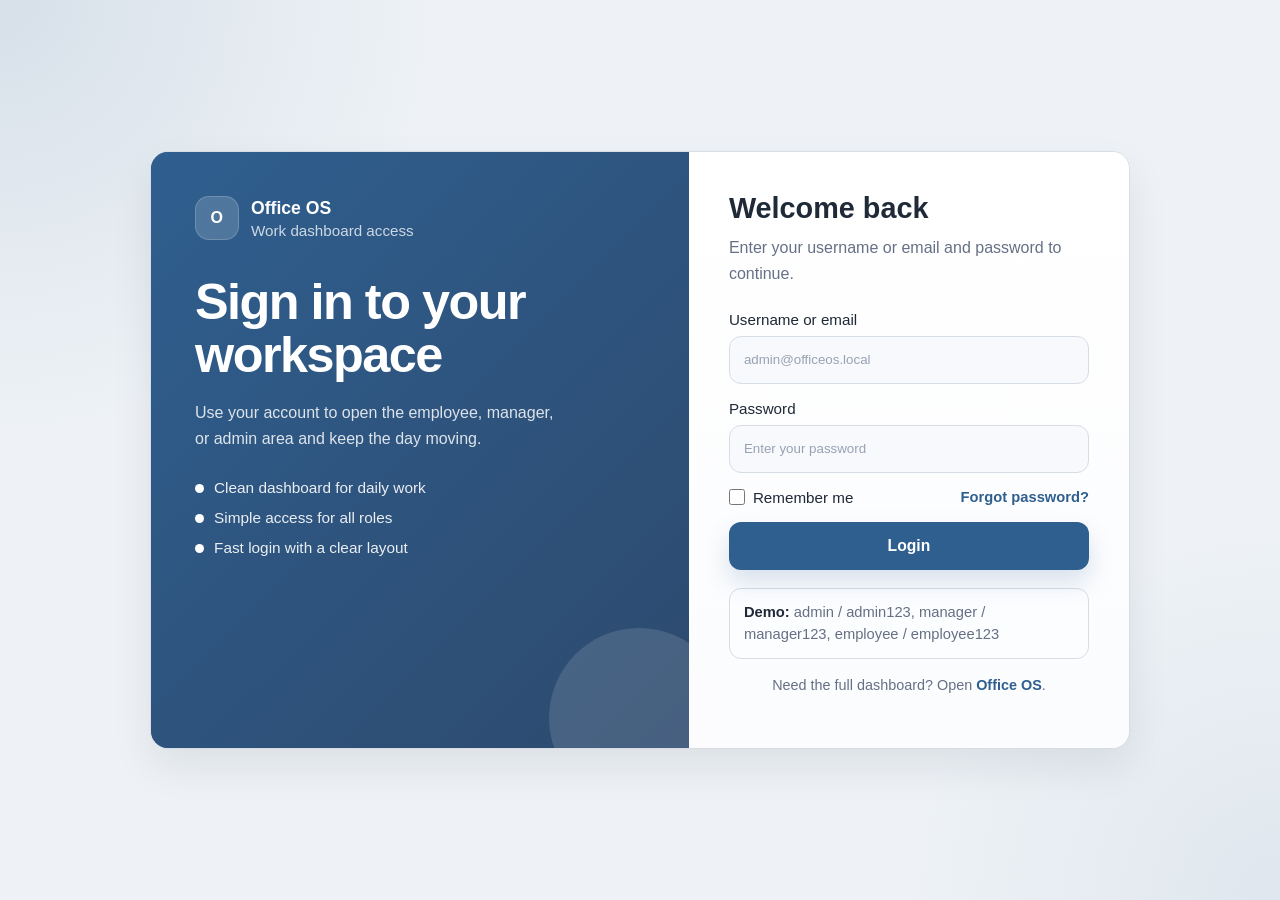
==== login.html @ ab63bd2f "added login.html" ====
<!DOCTYPE html>
<html lang="en">
<head>
    <meta charset="UTF-8" />
    <meta name="viewport" content="width=device-width, initial-scale=1.0" />
    <title>Office OS | Login</title>
    <style>
        :root {
            --bg: #eef2f6;
            --panel: #ffffff;
            --panel-soft: #f7f9fc;
            --line: #d7dde5;
            --text: #1f2937;
            --muted: #667085;
            --accent: #2f5f8f;
            --accent-soft: #dce8f4;
            --shadow: 0 18px 40px rgba(15, 23, 42, 0.08);
            --radius: 18px;
            --radius-sm: 12px;
        }

        * {
            box-sizing: border-box;
        }

        html, body {
            margin: 0;
            min-height: 100%;
        }

        body {
            font-family: Arial, Helvetica, sans-serif;
            color: var(--text);
            background:
                radial-gradient(circle at top left, rgba(47, 95, 143, 0.12), transparent 28%),
                radial-gradient(circle at bottom right, rgba(47, 95, 143, 0.08), transparent 24%),
                var(--bg);
        }

        a {
            color: inherit;
            text-decoration: none;
        }

        .page {
            min-height: 100vh;
            display: grid;
            place-items: center;
            padding: 24px;
        }

        .card {
            width: min(980px, 100%);
            display: grid;
            grid-template-columns: 1.1fr 0.9fr;
            background: var(--panel);
            border: 1px solid var(--line);
            border-radius: var(--radius);
            box-shadow: var(--shadow);
            overflow: hidden;
        }

        .hero {
            padding: 44px;
            background:
                linear-gradient(135deg, rgba(47, 95, 143, 0.96), rgba(45, 73, 109, 0.98)),
                var(--accent);
            color: #fff;
            position: relative;
            isolation: isolate;
        }

        .hero::after {
            content: "";
            position: absolute;
            inset: auto -40px -60px auto;
            width: 180px;
            height: 180px;
            border-radius: 50%;
            background: rgba(255, 255, 255, 0.12);
            z-index: -1;
        }

        .brand {
            display: inline-flex;
            align-items: center;
            gap: 12px;
            margin-bottom: 36px;
        }

        .brand-mark {
            width: 44px;
            height: 44px;
            display: grid;
            place-items: center;
            border-radius: 14px;
            background: rgba(255, 255, 255, 0.16);
            border: 1px solid rgba(255, 255, 255, 0.18);
            font-weight: 700;
            letter-spacing: 0.04em;
        }

        .brand h1,
        .brand p {
            margin: 0;
        }

        .brand h1 {
            font-size: 1.1rem;
            line-height: 1.2;
        }

        .brand p {
            margin-top: 3px;
            color: rgba(255, 255, 255, 0.76);
            font-size: 0.95rem;
        }

        .hero h2 {
            margin: 0;
            font-size: clamp(2rem, 4vw, 3.15rem);
            line-height: 1.05;
            letter-spacing: -0.03em;
            max-width: 12ch;
        }

        .hero p.lead {
            margin: 18px 0 0;
            max-width: 42ch;
            color: rgba(255, 255, 255, 0.84);
            font-size: 1rem;
            line-height: 1.6;
        }

        .hero-list {
            list-style: none;
            padding: 0;
            margin: 28px 0 0;
            display: grid;
            gap: 12px;
        }

        .hero-list li {
            display: flex;
            align-items: center;
            gap: 10px;
            color: rgba(255, 255, 255, 0.9);
            font-size: 0.96rem;
        }

        .hero-list span {
            width: 9px;
            height: 9px;
            border-radius: 50%;
            background: #fff;
            flex: none;
        }

        .form-side {
            padding: 40px;
            background: linear-gradient(180deg, #ffffff, #fbfcfe);
        }

        .panel-title {
            margin: 0;
            font-size: 1.8rem;
            line-height: 1.15;
        }

        .panel-subtitle {
            margin: 10px 0 0;
            color: var(--muted);
            line-height: 1.6;
        }

        form {
            display: grid;
            gap: 16px;
            margin-top: 24px;
        }

        label {
            display: grid;
            gap: 8px;
            font-size: 0.95rem;
            color: var(--text);
        }

        input {
            width: 100%;
            min-height: 48px;
            padding: 12px 14px;
            border-radius: 12px;
            border: 1px solid var(--line);
            background: var(--panel-soft);
            color: var(--text);
            outline: none;
            transition: border-color 0.15s ease, box-shadow 0.15s ease, background 0.15s ease;
        }

        input::placeholder {
            color: #98a2b3;
        }

        input:focus {
            background: #fff;
            border-color: rgba(47, 95, 143, 0.55);
            box-shadow: 0 0 0 4px rgba(47, 95, 143, 0.12);
        }

        .row {
            display: flex;
            align-items: center;
            justify-content: space-between;
            gap: 12px;
            flex-wrap: wrap;
            font-size: 0.92rem;
            color: var(--muted);
        }

        .checkbox {
            display: inline-flex;
            align-items: center;
            gap: 8px;
        }

        .checkbox input {
            width: 16px;
            height: 16px;
            min-height: 16px;
            margin: 0;
            accent-color: var(--accent);
        }

        .forgot {
            color: var(--accent);
            font-weight: 700;
        }

        .button {
            min-height: 48px;
            border: 0;
            border-radius: 12px;
            background: var(--accent);
            color: #fff;
            font-size: 0.98rem;
            font-weight: 700;
            cursor: pointer;
            box-shadow: 0 12px 24px rgba(47, 95, 143, 0.18);
            transition: transform 0.15s ease, box-shadow 0.15s ease, opacity 0.15s ease;
        }

        .button:hover {
            transform: translateY(-1px);
            box-shadow: 0 14px 28px rgba(47, 95, 143, 0.22);
        }

        .button:active {
            transform: translateY(0);
            opacity: 0.96;
        }

        .note {
            margin: 18px 0 0;
            padding: 12px 14px;
            border-radius: 12px;
            border: 1px solid var(--line);
            background: #fcfdff;
            color: var(--muted);
            font-size: 0.92rem;
            line-height: 1.55;
        }

        .note strong {
            color: var(--text);
        }

        .footer {
            margin-top: 18px;
            color: var(--muted);
            font-size: 0.9rem;
            text-align: center;
        }

        .footer a {
            color: var(--accent);
            font-weight: 700;
        }

        @media (max-width: 860px) {
            .card {
                grid-template-columns: 1fr;
            }

            .hero,
            .form-side {
                padding: 28px;
            }

            .hero h2 {
                max-width: none;
            }
        }

        @media (max-width: 540px) {
            .page {
                padding: 14px;
            }

            .hero,
            .form-side {
                padding: 22px;
            }

            .panel-title {
                font-size: 1.5rem;
            }
        }
    </style>
</head>
<body>
    <main class="page">
        <section class="card" aria-label="Login page">
            <div class="hero">
                <div class="brand">
                    <div class="brand-mark">O</div>
                    <div>
                        <h1>Office OS</h1>
                        <p>Work dashboard access</p>
                    </div>
                </div>

                <h2>Sign in to your workspace</h2>
                <p class="lead">
                    Use your account to open the employee, manager, or admin area and keep the day moving.
                </p>

                <ul class="hero-list">
                    <li><span></span> Clean dashboard for daily work</li>
                    <li><span></span> Simple access for all roles</li>
                    <li><span></span> Fast login with a clear layout</li>
                </ul>
            </div>

            <div class="form-side">
                <h3 class="panel-title">Welcome back</h3>
                <p class="panel-subtitle">Enter your username or email and password to continue.</p>

                <form action="#" method="post">
                    <label>
                        Username or email
                        <input type="text" name="identifier" placeholder="admin@officeos.local" autocomplete="username" required />
                    </label>

                    <label>
                        Password
                        <input type="password" name="password" placeholder="Enter your password" autocomplete="current-password" required />
                    </label>

                    <div class="row">
                        <label class="checkbox">
                            <input type="checkbox" name="remember" />
                            Remember me
                        </label>
                        <a class="forgot" href="#">Forgot password?</a>
                    </div>

                    <button class="button" type="submit">Login</button>
                </form>

                <div class="note">
                    <strong>Demo:</strong> admin / admin123, manager / manager123, employee / employee123
                </div>

                <p class="footer">
                    Need the full dashboard? Open <a href="index.php">Office OS</a>.
                </p>
            </div>
        </section>
    </main>
</body>
</html>
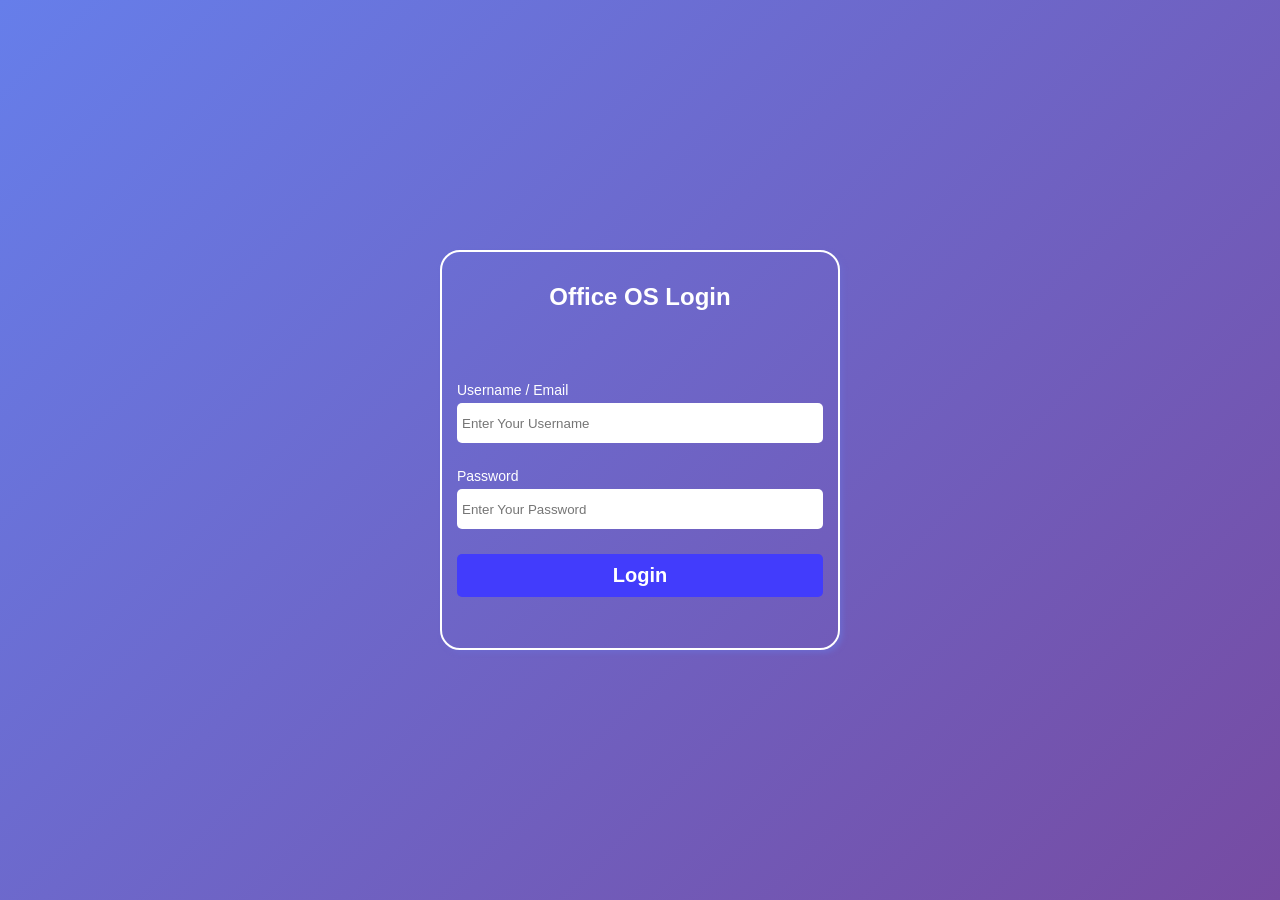
==== commit 392f4c3c: "Add login, logout functionality n" ====
--- a/login.html
+++ b/login.html
@@ -1,382 +1,111 @@
 <!DOCTYPE html>
 <html lang="en">
 <head>
-    <meta charset="UTF-8" />
-    <meta name="viewport" content="width=device-width, initial-scale=1.0" />
-    <title>Office OS | Login</title>
+    <meta charset="UTF-8">
+    <meta name="viewport" content="width=device-width, initial-scale=1.0">
+    <title>OfficeOS - Login</title>
+    <link rel="stylesheet" href="assets/css/style.css">
+  
     <style>
-        :root {
-            --bg: #eef2f6;
-            --panel: #ffffff;
-            --panel-soft: #f7f9fc;
-            --line: #d7dde5;
-            --text: #1f2937;
-            --muted: #667085;
-            --accent: #2f5f8f;
-            --accent-soft: #dce8f4;
-            --shadow: 0 18px 40px rgba(15, 23, 42, 0.08);
-            --radius: 18px;
-            --radius-sm: 12px;
+         *{
+    margin: 0;
+    padding: 0;
+    box-sizing: border-box;
+ }
+ body {
+            font-family: 'Poppins', sans-serif;
+            background: linear-gradient(135deg, #667eea 0%, #764ba2 100%);
+            min-height: 100vh;
+            display: flex;
+            align-items: center;
+            justify-content: center;
+        }
+        .login-card{
+
+            height: 400px;
+            width: 400px;
+            border : 2px solid white;
+            border-radius: 20px;
+            box-shadow: 3px 3px 5px #6d69cd;
+            
+        }
+        .login-header{
+            width: 100%;
+            height: 50px;
+            display:flex;
+            align-items:center;
+            justify-content:center;
+            color:white;
+            margin-top:20px;
+           
+        }
+        .login-body{
+            width: 100%;
+            display:flex;
+            flex-direction:column;
+            margin-top:45px;
+            padding: 15px;
         }
 
-        * {
-            box-sizing: border-box;
+        .label{
+            display: block;
+            margin-bottom: 5px;
+            font-size: 14px;
+            color: white;
+
         }
-
-        html, body {
-            margin: 0;
-            min-height: 100%;
+        .form-input{
+            width: 100%;
+            height: 40px;
+            padding: 5px;
+            border: none;
+            border-radius: 5px;
         }
-
-        body {
-            font-family: Arial, Helvetica, sans-serif;
-            color: var(--text);
-            background:
-                radial-gradient(circle at top left, rgba(47, 95, 143, 0.12), transparent 28%),
-                radial-gradient(circle at bottom right, rgba(47, 95, 143, 0.08), transparent 24%),
-                var(--bg);
+        .form-box{
+            margin-bottom: 25px;
         }
-
-        a {
-            color: inherit;
-            text-decoration: none;
-        }
-
-        .page {
-            min-height: 100vh;
-            display: grid;
-            place-items: center;
-            padding: 24px;
-        }
-
-        .card {
-            width: min(980px, 100%);
-            display: grid;
-            grid-template-columns: 1.1fr 0.9fr;
-            background: var(--panel);
-            border: 1px solid var(--line);
-            border-radius: var(--radius);
-            box-shadow: var(--shadow);
-            overflow: hidden;
-        }
-
-        .hero {
-            padding: 44px;
-            background:
-                linear-gradient(135deg, rgba(47, 95, 143, 0.96), rgba(45, 73, 109, 0.98)),
-                var(--accent);
-            color: #fff;
-            position: relative;
-            isolation: isolate;
-        }
-
-        .hero::after {
-            content: "";
-            position: absolute;
-            inset: auto -40px -60px auto;
-            width: 180px;
-            height: 180px;
-            border-radius: 50%;
-            background: rgba(255, 255, 255, 0.12);
-            z-index: -1;
-        }
-
-        .brand {
-            display: inline-flex;
-            align-items: center;
-            gap: 12px;
-            margin-bottom: 36px;
-        }
-
-        .brand-mark {
-            width: 44px;
-            height: 44px;
-            display: grid;
-            place-items: center;
-            border-radius: 14px;
-            background: rgba(255, 255, 255, 0.16);
-            border: 1px solid rgba(255, 255, 255, 0.18);
-            font-weight: 700;
-            letter-spacing: 0.04em;
-        }
-
-        .brand h1,
-        .brand p {
-            margin: 0;
-        }
-
-        .brand h1 {
-            font-size: 1.1rem;
-            line-height: 1.2;
-        }
-
-        .brand p {
-            margin-top: 3px;
-            color: rgba(255, 255, 255, 0.76);
-            font-size: 0.95rem;
-        }
-
-        .hero h2 {
-            margin: 0;
-            font-size: clamp(2rem, 4vw, 3.15rem);
-            line-height: 1.05;
-            letter-spacing: -0.03em;
-            max-width: 12ch;
-        }
-
-        .hero p.lead {
-            margin: 18px 0 0;
-            max-width: 42ch;
-            color: rgba(255, 255, 255, 0.84);
-            font-size: 1rem;
-            line-height: 1.6;
-        }
-
-        .hero-list {
-            list-style: none;
-            padding: 0;
-            margin: 28px 0 0;
-            display: grid;
-            gap: 12px;
-        }
-
-        .hero-list li {
-            display: flex;
-            align-items: center;
-            gap: 10px;
-            color: rgba(255, 255, 255, 0.9);
-            font-size: 0.96rem;
-        }
-
-        .hero-list span {
-            width: 9px;
-            height: 9px;
-            border-radius: 50%;
-            background: #fff;
-            flex: none;
-        }
-
-        .form-side {
-            padding: 40px;
-            background: linear-gradient(180deg, #ffffff, #fbfcfe);
-        }
-
-        .panel-title {
-            margin: 0;
-            font-size: 1.8rem;
-            line-height: 1.15;
-        }
-
-        .panel-subtitle {
-            margin: 10px 0 0;
-            color: var(--muted);
-            line-height: 1.6;
-        }
-
-        form {
-            display: grid;
-            gap: 16px;
-            margin-top: 24px;
-        }
-
-        label {
-            display: grid;
-            gap: 8px;
-            font-size: 0.95rem;
-            color: var(--text);
-        }
-
-        input {
+        .btn{
             width: 100%;
-            min-height: 48px;
-            padding: 12px 14px;
-            border-radius: 12px;
-            border: 1px solid var(--line);
-            background: var(--panel-soft);
-            color: var(--text);
-            outline: none;
-            transition: border-color 0.15s ease, box-shadow 0.15s ease, background 0.15s ease;
-        }
-
-        input::placeholder {
-            color: #98a2b3;
-        }
-
-        input:focus {
-            background: #fff;
-            border-color: rgba(47, 95, 143, 0.55);
-            box-shadow: 0 0 0 4px rgba(47, 95, 143, 0.12);
-        }
-
-        .row {
-            display: flex;
-            align-items: center;
-            justify-content: space-between;
-            gap: 12px;
-            flex-wrap: wrap;
-            font-size: 0.92rem;
-            color: var(--muted);
-        }
-
-        .checkbox {
-            display: inline-flex;
-            align-items: center;
-            gap: 8px;
-        }
-
-        .checkbox input {
-            width: 16px;
-            height: 16px;
-            min-height: 16px;
-            margin: 0;
-            accent-color: var(--accent);
-        }
-
-        .forgot {
-            color: var(--accent);
-            font-weight: 700;
-        }
-
-        .button {
-            min-height: 48px;
-            border: 0;
-            border-radius: 12px;
-            background: var(--accent);
-            color: #fff;
-            font-size: 0.98rem;
-            font-weight: 700;
-            cursor: pointer;
-            box-shadow: 0 12px 24px rgba(47, 95, 143, 0.18);
-            transition: transform 0.15s ease, box-shadow 0.15s ease, opacity 0.15s ease;
-        }
-
-        .button:hover {
-            transform: translateY(-1px);
-            box-shadow: 0 14px 28px rgba(47, 95, 143, 0.22);
-        }
-
-        .button:active {
-            transform: translateY(0);
-            opacity: 0.96;
-        }
-
-        .note {
-            margin: 18px 0 0;
-            padding: 12px 14px;
-            border-radius: 12px;
-            border: 1px solid var(--line);
-            background: #fcfdff;
-            color: var(--muted);
-            font-size: 0.92rem;
-            line-height: 1.55;
-        }
-
-        .note strong {
-            color: var(--text);
-        }
-
-        .footer {
-            margin-top: 18px;
-            color: var(--muted);
-            font-size: 0.9rem;
-            text-align: center;
-        }
-
-        .footer a {
-            color: var(--accent);
-            font-weight: 700;
-        }
-
-        @media (max-width: 860px) {
-            .card {
-                grid-template-columns: 1fr;
-            }
-
-            .hero,
-            .form-side {
-                padding: 28px;
-            }
-
-            .hero h2 {
-                max-width: none;
-            }
-        }
-
-        @media (max-width: 540px) {
-            .page {
-                padding: 14px;
-            }
-
-            .hero,
-            .form-side {
-                padding: 22px;
-            }
-
-            .panel-title {
-                font-size: 1.5rem;
-            }
+            padding: 10px 3px;
+            font-weight: bold;
+            font-size: 20px;
+            border:none;
+            border-radius: 5px;
+            background-color: #423cfc;
+            color: white;
         }
     </style>
+    
+   
 </head>
 <body>
-    <main class="page">
-        <section class="card" aria-label="Login page">
-            <div class="hero">
-                <div class="brand">
-                    <div class="brand-mark">O</div>
-                    <div>
-                        <h1>Office OS</h1>
-                        <p>Work dashboard access</p>
-                    </div>
-                </div>
+   <div class="login-card">
+    <div class="login-header">
+        <h2>Office OS Login</h2>
+    </div>
+    <div class="login-body">
+        <form action="" method="post">
+        <div class="form-box">
+            <label class="label" for="Email">Username / Email</label>
+            <input type="text"
+                   name="email"
+                   placeholder="Enter Your Username"
+                   class="form-input">
+        </div>
+        <div class="form-box">
+            <label class="label" for="Email">Password</label>
+            <input type="password"
+                   name="password"
+                   placeholder="Enter Your Password"
+                   class="form-input">
+        </div>
 
-                <h2>Sign in to your workspace</h2>
-                <p class="lead">
-                    Use your account to open the employee, manager, or admin area and keep the day moving.
-                </p>
+        <button class="btn" type="submit">Login</button>
+        </form>
+    </div>
+   </div>
+</body>
 
-                <ul class="hero-list">
-                    <li><span></span> Clean dashboard for daily work</li>
-                    <li><span></span> Simple access for all roles</li>
-                    <li><span></span> Fast login with a clear layout</li>
-                </ul>
-            </div>
 
-            <div class="form-side">
-                <h3 class="panel-title">Welcome back</h3>
-                <p class="panel-subtitle">Enter your username or email and password to continue.</p>
 
-                <form action="#" method="post">
-                    <label>
-                        Username or email
-                        <input type="text" name="identifier" placeholder="admin@officeos.local" autocomplete="username" required />
-                    </label>
-
-                    <label>
-                        Password
-                        <input type="password" name="password" placeholder="Enter your password" autocomplete="current-password" required />
-                    </label>
-
-                    <div class="row">
-                        <label class="checkbox">
-                            <input type="checkbox" name="remember" />
-                            Remember me
-                        </label>
-                        <a class="forgot" href="#">Forgot password?</a>
-                    </div>
-
-                    <button class="button" type="submit">Login</button>
-                </form>
-
-                <div class="note">
-                    <strong>Demo:</strong> admin / admin123, manager / manager123, employee / employee123
-                </div>
-
-                <p class="footer">
-                    Need the full dashboard? Open <a href="index.php">Office OS</a>.
-                </p>
-            </div>
-        </section>
-    </main>
-</body>
 </html>
